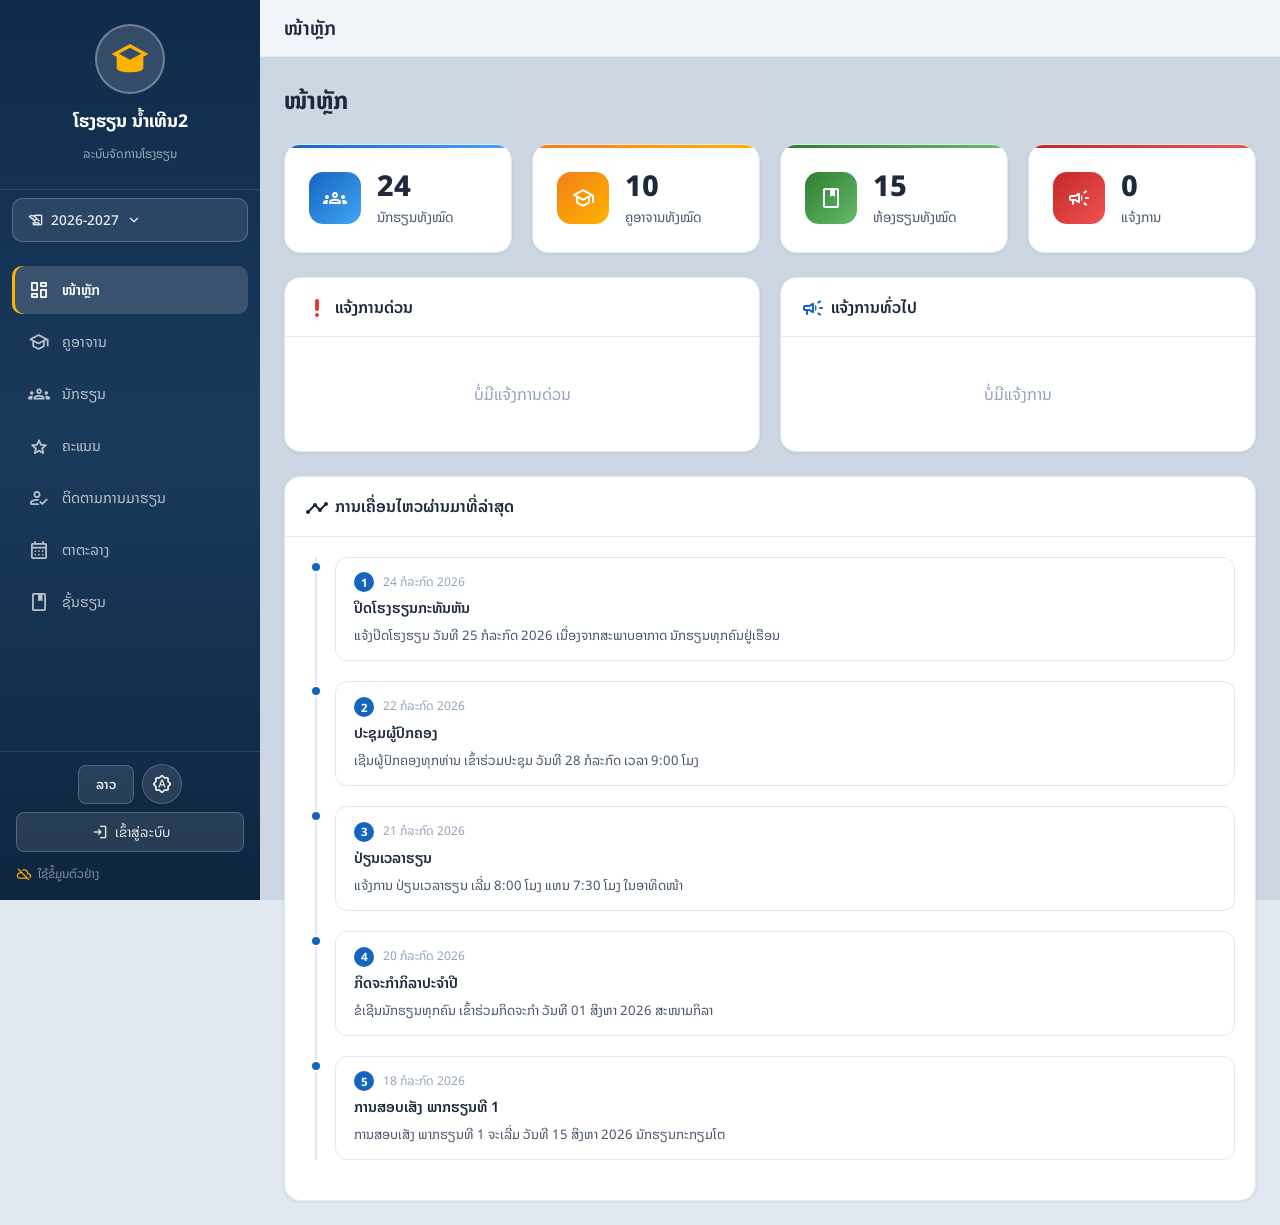
==== index.html @ d9b37b79 "Add files via upload" ====
<!DOCTYPE html>
<html lang="lo">
<head>
  <meta charset="utf-8">
  <meta name="viewport" content="width=device-width, initial-scale=1.0">
  <title>ໂຮງຮຽນ ນ້ຳເທີນ2 - ລະບົບຈັດການໂຮງຮຽນ</title>
  <meta name="description" content="ລະບົບຈັດການໂຮງຮຽນ ນ້ຳເທີນ2 - ຂໍ້ມູນຄູ, ນັກຮຽນ, ຕາຕະລາງ, ຄະແນນ">
  <link href="https://fonts.googleapis.com/css2?family=Noto+Sans+Lao:wght@300;400;500;600;700&family=Inter:wght@400;500;600;700&display=swap" rel="stylesheet">
  <link rel="stylesheet" href="https://fonts.googleapis.com/css2?family=Material+Symbols+Rounded:opsz,wght,FILL,GRAD@24,400,0,0" />
  <link rel="stylesheet" href="css/style.css">
</head>
<body class="theme-auto">
  <div class="app-container">

    <!-- ============ SIDEBAR ============ -->
<aside class="sidebar" id="sidebar">
      <div class="sidebar-header">
        <div class="school-logo" id="school-logo">
          <svg viewBox="0 0 24 24" xmlns="http://www.w3.org/2000/svg">
            <path d="M12 3L1 9L4 10.63V17.5C4 18.88 7.58 20 12 20C16.42 20 20 18.88 20 17.5V10.63L23 9L12 3M12 5.18L18.66 8.84L12 12.5L5.34 8.84L12 5.18Z"/>
          </svg>
        </div>
        <h1 class="school-name" id="schoolName">ໂຮງຮຽນ ນ້ຳເທີນ2</h1>
        <span class="school-subtitle" id="schoolSubtitle">ລະບົບຈັດການໂຮງຮຽນ</span>
      </div>

      <!-- YEAR DROPDOWN -->
      <div class="year-dropdown sidebar-year" id="yearDropdown">
        <button class="year-dropdown-btn" id="yearDropdownBtn">
          <span class="material-symbols-rounded">history_edu</span>
          <span id="yearDropdownLabel">ສົກຮຽນ</span>
          <span class="material-symbols-rounded year-chevron" id="yearChevron">expand_more</span>
        </button>
        <div class="year-dropdown-menu" id="yearDropdownMenu">
          <!-- populated by JS -->
        </div>
      </div>

      <nav class="sidebar-nav">
        <a class="nav-item active" data-page="dashboard">
          <span class="material-symbols-rounded">dashboard</span><span data-i18n="nav.dashboard">ໜ້າຫຼັກ</span>
        </a>
        <a class="nav-item" data-page="teachers">
          <span class="material-symbols-rounded">school</span><span data-i18n="nav.teachers">ຄູອາຈານ</span>
        </a>
        <a class="nav-item" data-page="students">
          <span class="material-symbols-rounded">groups</span><span data-i18n="nav.students">ນັກຮຽນ</span>
        </a>
        <a class="nav-item" data-page="scores">
          <span class="material-symbols-rounded">grade</span><span data-i18n="nav.scores">ຄະແນນ</span>
        </a>
        <a class="nav-item" data-page="attendance">
          <span class="material-symbols-rounded">how_to_reg</span><span data-i18n="nav.attendance">ຕິດຕາມການມາຮຽນ</span>
        </a>
        <a class="nav-item" data-page="schedule">
          <span class="material-symbols-rounded">calendar_month</span><span data-i18n="nav.schedule">ຕາຕະລາງ</span>
        </a>
        <a class="nav-item" data-page="classes">
          <span class="material-symbols-rounded">class</span><span data-i18n="nav.classes">ຊັ້ນຮຽນ</span>
        </a>
      </nav>

      <div class="sidebar-footer">
        <div class="sidebar-footer-actions">
          <button class="lang-toggle-btn" id="langToggleBtn" title="ປ່ຽນພາສາ" data-i18n-title="header.lang">
            <span id="langLabel">ລາວ</span>
          </button>
          <button class="theme-cycle-btn" id="themeToggleBtn" title="ສະຫຼັບໂໝດສີ" data-i18n-title="header.theme">
            <span class="material-symbols-rounded" id="themeIcon">brightness_auto</span>
          </button>
        </div>
        <button class="login-btn" id="loginBtn">
          <span class="material-symbols-rounded">login</span><span data-i18n="login.login">ເຂົ້າສູ່ລະບົບ</span>
        </button>
        <div class="sync-status" id="syncStatus">
          <span class="material-symbols-rounded sync-icon" id="syncIcon">cloud_sync</span>
          <span id="lastUpdateTime" data-i18n="sync.loading">ກຳລັງໂຫຼດ...</span>
        </div>
      </div>
    </aside>

    <!-- ============ MAIN WRAPPER ============ -->
    <div class="main-wrapper">

      <!-- TOP HEADER -->
      <header class="top-header">
        <div class="header-left">
          <button class="menu-toggle" id="menuToggle">
            <span class="material-symbols-rounded">menu</span>
          </button>
          <h2 class="header-title" id="headerTitle">ໜ້າຫຼັກ</h2>
        </div>
        <div class="header-right"></div>
      </header>

      <!-- MAIN CONTENT -->
      <main class="main-content" id="mainContent">
        <!-- Pages render here dynamically -->
        <div class="loading-screen">
          <div class="loading-spinner"></div>
          <p data-i18n="loading">ກຳລັງໂຫຼດຂໍ້ມູນ...</p>
        </div>
      </main>
    </div>
  </div>

  <!-- SIDEBAR OVERLAY (mobile) -->
  <div class="sidebar-overlay" id="sidebarOverlay"></div>

  <!-- ============ LOGIN MODAL ============ -->
  <div class="modal-overlay" id="loginModal">
    <div class="modal">
      <div class="modal-header">
        <h3 class="modal-title">
          <span class="material-symbols-rounded">lock</span> <span data-i18n="login.login">ເຂົ້າສູ່ລະບົບ</span>
        </h3>
        <button class="modal-close" id="loginModalClose" data-i18n-title="login.cancel">&times;</button>
      </div>
      <div class="modal-body">
        <div class="form-group">
          <label class="form-label" data-i18n="login.username">ຊື່ຜູ້ໃຊ້</label>
          <input class="form-input" type="text" id="loginUsername" placeholder="ໃສ່ຊື່ຜູ້ໃຊ້" autocomplete="username" data-i18n-placeholder="login.userPh">
        </div>
        <div class="form-group">
          <label class="form-label" data-i18n="login.password">ລະຫັດຜ່ານ</label>
          <input class="form-input" type="password" id="loginPassword" placeholder="ໃສ່ລະຫັດຜ່ານ" autocomplete="current-password" data-i18n-placeholder="login.passPh">
        </div>
        <div id="loginError" class="login-error hidden"></div>
      </div>
      <div class="modal-footer">
        <button class="btn btn-secondary" id="loginModalClose2" data-i18n="login.cancel">ຍົກເລີກ</button>
        <button class="btn btn-primary" id="loginSubmit">
          <span class="material-symbols-rounded">login</span> <span data-i18n="login.login">ເຂົ້າສູ່ລະບົບ</span>
        </button>
      </div>
    </div>
  </div>

  <!-- TOAST CONTAINER -->
  <div class="toast-container" id="toastContainer"></div>

  <!-- SCRIPTS -->
  <script src="js/lang.js"></script>
  <script src="js/data.js"></script>
  <script src="js/auth.js"></script>
  <script src="js/app.js"></script>
</body>
</html>
---- css/style.css ----
*, *::before, *::after { box-sizing: border-box; margin:0; padding:0; }
body {
  font-family: 'Noto Sans Lao', 'Inter', sans-serif;
  background-color: var(--bg-primary);
  background-image: linear-gradient(rgba(203, 213, 225, 0.92), rgba(203, 213, 225, 0.92)), url('https://img1.pic.in.th/images/1788364220871.jpg');
  background-size: cover;
  background-position: center;
  background-attachment: fixed;
  background-repeat: no-repeat;
  color: var(--text-primary);
  transition: background 0.3s, color 0.3s;
}
.hidden { display: none !important; }

/* THEME VARIABLES */
body, body.theme-light, body.theme-auto {
  --bg-primary: #E2E8F0;
  --bg-secondary: #F8FAFC;
  --bg-card: #FFFFFF;
  --bg-sidebar: linear-gradient(180deg, #0F2B4C 0%, #1A3A5C 50%, #0D253F 100%);
  --bg-header: #F1F5F9;
  --text-primary: #1E293B;
  --text-secondary: #475569;
  --text-muted: #94A3B8;
  --text-sidebar: #E2E8F0;
  --accent-primary: #1565C0;
  --accent-secondary: #FFB300;
  --accent-success: #43A047;
  --accent-danger: #E53935;
  --accent-info: #0288D1;
  --border-color: #E2E8F0;
  --shadow-sm: 0 1px 3px rgba(0,0,0,0.08);
  --shadow-md: 0 4px 12px rgba(0,0,0,0.1);
  --shadow-lg: 0 8px 24px rgba(0,0,0,0.12);
  --glass-bg: rgba(255,255,255,0.7);
  --glass-border: rgba(255,255,255,0.3);
  --glass-blur: 12px;
}

@media (prefers-color-scheme: dark) {
  body.theme-auto {
    --bg-primary: #0F172A;
    --bg-secondary: #1E293B;
    --bg-card: #1E293B;
    --bg-sidebar: linear-gradient(180deg, #0A1628 0%, #111D32 50%, #0A1628 100%);
    --bg-header: #1E293B;
    --text-primary: #F1F5F9;
    --text-secondary: #CBD5E1;
    --text-muted: #64748B;
    --text-sidebar: #E2E8F0;
    --accent-primary: #42A5F5;
    --accent-secondary: #FFD54F;
    --accent-success: #66BB6A;
    --accent-danger: #EF5350;
    --accent-info: #29B6F6;
    --border-color: #334155;
    --shadow-sm: 0 1px 3px rgba(0,0,0,0.3);
    --shadow-md: 0 4px 12px rgba(0,0,0,0.4);
    --shadow-lg: 0 8px 24px rgba(0,0,0,0.5);
    --glass-bg: rgba(30,41,59,0.7);
    --glass-border: rgba(51,65,85,0.5);
  }
}

body.theme-dark {
  background-image: linear-gradient(rgba(15, 23, 42, 0.90), rgba(15, 23, 42, 0.90)), url('https://img1.pic.in.th/images/1788364220871.jpg');
  --bg-primary: #0F172A;
  --bg-secondary: #1E293B;
  --bg-card: #1E293B;
  --bg-sidebar: linear-gradient(180deg, #0A1628 0%, #111D32 50%, #0A1628 100%);
  --bg-header: #1E293B;
  --text-primary: #F1F5F9;
  --text-secondary: #CBD5E1;
  --text-muted: #64748B;
  --text-sidebar: #E2E8F0;
  --accent-primary: #42A5F5;
  --accent-secondary: #FFD54F;
  --accent-success: #66BB6A;
  --accent-danger: #EF5350;
  --accent-info: #29B6F6;
  --border-color: #334155;
  --shadow-sm: 0 1px 3px rgba(0,0,0,0.3);
  --shadow-md: 0 4px 12px rgba(0,0,0,0.4);
  --shadow-lg: 0 8px 24px rgba(0,0,0,0.5);
  --glass-bg: rgba(30,41,59,0.7);
  --glass-border: rgba(51,65,85,0.5);
}

@media (prefers-color-scheme: dark) {
  body.theme-auto {
    background-image: linear-gradient(rgba(15, 23, 42, 0.90), rgba(15, 23, 42, 0.90)), url('https://img1.pic.in.th/images/1788364220871.jpg');
  }
}

/* LAYOUT */
.app-container { display: flex; min-height: 100vh; }
.sidebar { width: 260px; background: var(--bg-sidebar); color: var(--text-sidebar); position: fixed; top:0; left:0; height:100vh; z-index:1000; display:flex; flex-direction:column; transition: transform 0.3s; overflow-y: auto; }
.sidebar-header { padding: 24px 20px; text-align:center; border-bottom: 1px solid rgba(255,255,255,0.1); }
.school-logo { width:70px; height:70px; margin: 0 auto 12px; background: rgba(255,255,255,0.15); border-radius: 50%; display:flex; align-items:center; justify-content:center; border: 2px solid rgba(255,255,255,0.3); overflow:hidden; }
.school-logo svg { width: 40px; height: 40px; fill: #FFB300; }
.school-logo img { width: 100%; height: 100%; border-radius: 50%; object-fit: cover; }
.school-name { font-size: 1.1rem; font-weight: 700; color: #fff; margin-bottom: 4px; }
.school-subtitle { font-size: 0.75rem; color: rgba(255,255,255,0.6); }
.sidebar-nav { padding: 16px 12px; flex:1; }

.sidebar-footer { padding: 12px 16px; border-top: 1px solid rgba(255,255,255,0.1); display:flex; flex-direction:column; gap:8px; }
.sidebar-footer-actions { display:flex; align-items:center; justify-content:center; gap:8px; }
.sidebar-footer-actions .lang-toggle-btn, .sidebar-footer-actions .theme-cycle-btn { background: rgba(255,255,255,0.1); border-color: rgba(255,255,255,0.2); color: rgba(255,255,255,0.9); }
.sidebar-footer-actions .lang-toggle-btn:hover, .sidebar-footer-actions .theme-cycle-btn:hover { background: rgba(255,255,255,0.2); color:#fff; }

.sync-status { display:flex; align-items:center; gap:6px; font-size:0.75rem; color:rgba(255,255,255,0.5); padding:4px 0; }
.sync-icon { font-size:16px; }

.sidebar-year { padding: 8px 12px; }
.sidebar-year .year-dropdown-btn { width:100%; background: rgba(255,255,255,0.1); border-color: rgba(255,255,255,0.2); color: rgba(255,255,255,0.9); border-radius: 10px; padding: 10px 14px; }
.sidebar-year .year-dropdown-btn:hover, .sidebar-year .year-dropdown-btn.open { background: rgba(255,255,255,0.2); color:#fff; }
.sidebar-year .year-dropdown-menu { background: var(--bg-sidebar); border-color: rgba(255,255,255,0.2); }
.sidebar-year .year-dropdown-item { color: rgba(255,255,255,0.7); }
.sidebar-year .year-dropdown-item:hover, .sidebar-year .year-dropdown-item.active { color: #fff; background: rgba(255,255,255,0.15); }

.sidebar-footer .login-btn { width:100%; justify-content:center; background: rgba(255,255,255,0.1); border-color: rgba(255,255,255,0.2); color: rgba(255,255,255,0.9); }
.sidebar-footer .login-btn:hover { background: rgba(255,255,255,0.2); color:#fff; border-color: rgba(255,255,255,0.3); }
.sidebar-footer .login-btn.logged-in { background: var(--accent-primary); color: #fff; border-color: var(--accent-primary); }
.nav-item { display:flex; align-items:center; gap:12px; padding: 12px 16px; border-radius: 10px; color: rgba(255,255,255,0.7); text-decoration:none; cursor:pointer; transition: all 0.2s; margin-bottom: 4px; font-size: 0.9rem; }
.nav-item:hover { background: rgba(255,255,255,0.1); color: #fff; }
.nav-item.active { background: rgba(255,255,255,0.15); color: #fff; font-weight: 600; box-shadow: inset 3px 0 0 var(--accent-secondary); }
.nav-item .material-symbols-rounded { font-size: 22px; }

.main-wrapper { margin-left: 260px; flex:1; display:flex; flex-direction:column; min-height:100vh; }
.top-header { padding: 12px 24px; background: var(--bg-header); border-bottom: 1px solid var(--border-color); display:flex; align-items:center; justify-content:space-between; position:sticky; top:0; z-index:100; backdrop-filter:blur(10px); }
.header-left { display:flex; align-items:center; gap:12px; }
.header-title { font-size: 1.2rem; font-weight: 600; }
.header-right { display:flex; align-items:center; gap:12px; }
.menu-toggle { display:none; background:none; border:none; cursor:pointer; color: var(--text-primary); font-size:24px; padding:4px; }
.main-content { flex:1; padding: 24px; overflow-y: auto; }
.sidebar-overlay { display:none; position:fixed; top:0; left:0; right:0; bottom:0; background:rgba(0,0,0,0.5); z-index:999; }

/* LANGUAGE TOGGLE BUTTON (icon + short label) */
.lang-toggle-btn {
  display: flex;
  align-items: center;
  gap: 6px;
  padding: 8px 12px;
  border-radius: 8px;
  border: 1.5px solid var(--border-color);
  background: var(--bg-card);
  color: var(--accent-primary);
  cursor: pointer;
  font-family: inherit;
  font-size: 0.8rem;
  font-weight: 600;
  transition: background 0.2s, border-color 0.2s, color 0.2s, box-shadow 0.2s, transform 0.15s;
  box-shadow: var(--shadow-sm);
}
.lang-toggle-btn:hover {
  background: var(--accent-primary);
  color: #fff;
  border-color: var(--accent-primary);
  box-shadow: 0 4px 14px rgba(21,101,192,0.3);
  transform: scale(1.05);
}
.lang-toggle-btn .material-symbols-rounded { font-size: 18px; }
#langLabel {
  font-family: 'Noto Sans Lao','Inter',sans-serif;
  letter-spacing: 0.02em;
  min-width: 30px;
  text-align: center;
}

/* THEME CYCLE BUTTON (single button, cycles modes) */
.theme-cycle-btn {
  display: flex;
  align-items: center;
  justify-content: center;
  width: 40px;
  height: 40px;
  border-radius: 50%;
  border: 1.5px solid var(--border-color);
  background: var(--bg-card);
  color: var(--accent-primary);
  cursor: pointer;
  transition: background 0.2s, border-color 0.2s, box-shadow 0.2s, transform 0.15s;
  box-shadow: var(--shadow-sm);
}
.theme-cycle-btn:hover {
  background: var(--accent-primary);
  color: #fff;
  border-color: var(--accent-primary);
  box-shadow: 0 4px 14px rgba(21,101,192,0.3);
  transform: scale(1.08);
}
.theme-cycle-btn .material-symbols-rounded { font-size: 22px; }

/* Spin animation triggered by JS on each theme switch */
@keyframes themeSpin {
  from { transform: rotate(0deg) scale(1.2); }
  to   { transform: rotate(360deg) scale(1); }
}
.theme-spin { animation: themeSpin 0.4s cubic-bezier(0.4, 0, 0.2, 1) forwards; }

/* LOGIN BTN */
.login-btn { display:flex; align-items:center; justify-content:center; gap:6px; padding: 8px 16px; border-radius: 8px; border: 1px solid var(--border-color); background: var(--bg-card); color: var(--text-primary); cursor:pointer; font-family:inherit; font-size:0.85rem; transition: all 0.2s; }
.login-btn:hover { border-color: var(--accent-primary); color: var(--accent-primary); }
.login-btn .material-symbols-rounded { font-size: 18px; }
.login-btn.logged-in { background: var(--accent-primary); color: #fff; border-color: var(--accent-primary); }

/* YEAR DROPDOWN */
.year-dropdown {
  position: relative;
}
.year-dropdown-btn {
  display: flex;
  align-items: center;
  gap: 6px;
  padding: 8px 14px;
  border-radius: 8px;
  border: 1px solid var(--border-color);
  background: var(--bg-card);
  color: var(--text-primary);
  cursor: pointer;
  font-family: inherit;
  font-size: 0.85rem;
  font-weight: 500;
  transition: all 0.2s;
  white-space: nowrap;
}
.year-dropdown-btn:hover,
.year-dropdown-btn.open {
  border-color: var(--accent-primary);
  color: var(--accent-primary);
  background: var(--bg-primary);
}
.year-dropdown-btn .material-symbols-rounded { font-size: 18px; }
.year-chevron {
  font-size: 18px !important;
  transition: transform 0.25s ease;
}
.year-chevron.rotated { transform: rotate(180deg); }

.year-dropdown-menu {
  position: absolute;
  top: calc(100% + 8px);
  right: 0;
  min-width: 160px;
  background: var(--bg-card);
  border: 1px solid var(--border-color);
  border-radius: 12px;
  box-shadow: var(--shadow-lg);
  overflow: hidden;
  z-index: 500;
  opacity: 0;
  transform: translateY(-6px) scale(0.97);
  pointer-events: none;
  transition: opacity 0.2s ease, transform 0.2s ease;
}
.year-dropdown-menu.open {
  opacity: 1;
  transform: translateY(0) scale(1);
  pointer-events: all;
}
.year-dropdown-item {
  display: block;
  width: 100%;
  padding: 12px 20px;
  text-align: center;
  font-size: 1rem;
  font-weight: 600;
  font-family: 'Inter', sans-serif;
  color: var(--text-primary);
  background: none;
  border: none;
  border-bottom: 1px solid var(--border-color);
  cursor: pointer;
  transition: background 0.15s, color 0.15s;
  letter-spacing: 0.5px;
}
.year-dropdown-item:last-child { border-bottom: none; }
.year-dropdown-item:hover {
  background: var(--accent-primary);
  color: #fff;
}
.year-dropdown-item.active {
  background: var(--bg-primary);
  color: var(--accent-primary);
  position: relative;
}
.year-dropdown-item.active::before {
  content: '●';
  position: absolute;
  left: 10px;
  font-size: 8px;
  top: 50%;
  transform: translateY(-50%);
  color: var(--accent-success);
}

/* PAGE CONTAINER */
.page-container { max-width: 1400px; margin: 0 auto; animation: fadeIn 0.4s ease; }
.page-header { display:flex; justify-content:space-between; align-items:center; margin-bottom: 24px; flex-wrap:wrap; gap:12px; }
.page-title { font-size: 1.5rem; font-weight: 700; }
.page-actions { display:flex; gap:8px; }

/* STATS GRID */
.stats-grid { display: grid; grid-template-columns: repeat(4, 1fr); gap: 20px; margin-bottom: 24px; }
.stat-card { background: var(--bg-card); border-radius: 16px; padding: 24px; display:flex; align-items:center; gap:16px; box-shadow: var(--shadow-sm); border: 1px solid var(--border-color); transition: transform 0.2s, box-shadow 0.2s; position:relative; overflow:hidden; }
.stat-card::before { content:''; position:absolute; top:0; left:0; right:0; height:3px; }
.stat-card.blue::before { background: linear-gradient(90deg, #1565C0, #42A5F5); }
.stat-card.gold::before { background: linear-gradient(90deg, #F57F17, #FFB300); }
.stat-card.green::before { background: linear-gradient(90deg, #2E7D32, #66BB6A); }
.stat-card.red::before { background: linear-gradient(90deg, #C62828, #EF5350); }
.stat-card:hover { transform: translateY(-2px); box-shadow: var(--shadow-md); }
.stat-icon { width: 52px; height: 52px; border-radius: 14px; display:flex; align-items:center; justify-content:center; font-size: 26px; color:#fff; flex-shrink:0; }
.stat-icon.blue { background: linear-gradient(135deg, #1565C0, #42A5F5); }
.stat-icon.gold { background: linear-gradient(135deg, #F57F17, #FFB300); }
.stat-icon.green { background: linear-gradient(135deg, #2E7D32, #66BB6A); }
.stat-icon.red { background: linear-gradient(135deg, #C62828, #EF5350); }
.stat-value { font-size: 1.8rem; font-weight: 800; line-height:1.2; }
.stat-label { font-size: 0.85rem; color: var(--text-secondary); margin-top: 2px; }

/* CARDS */
.card { background: var(--bg-card); border-radius: 16px; border: 1px solid var(--border-color); box-shadow: var(--shadow-sm); overflow:hidden; transition: transform 0.2s; }
.card:hover { transform: translateY(-1px); }
.card-header { padding: 16px 20px; border-bottom: 1px solid var(--border-color); display:flex; justify-content:space-between; align-items:center; font-weight:600; font-size: 1rem; }
.card-body { padding: 20px; }
.card-footer { padding: 12px 20px; border-top: 1px solid var(--border-color); }
.glass-card { background: var(--glass-bg); backdrop-filter: blur(var(--glass-blur)); border: 1px solid var(--glass-border); border-radius: 16px; padding: 20px; }

/* DATA GRID & PERSON CARDS */
.data-grid { display: grid; grid-template-columns: repeat(auto-fill, minmax(300px, 1fr)); gap: 16px; }
.person-card { background: var(--bg-card); border-radius: 14px; padding: 20px; border: 1px solid var(--border-color); box-shadow: var(--shadow-sm); display:flex; align-items:flex-start; gap: 16px; transition: all 0.2s; }
.person-card:hover { transform: translateY(-2px); box-shadow: var(--shadow-md); border-color: var(--accent-primary); }
.person-avatar { width: 56px; height: 56px; border-radius: 50%; display:flex; align-items:center; justify-content:center; font-size: 1.2rem; font-weight:700; color:#fff; flex-shrink:0; background: linear-gradient(135deg, #1565C0, #42A5F5); cursor: pointer; transition: transform 0.2s, box-shadow 0.2s; position: relative; }
.person-avatar:hover { transform: scale(1.08); box-shadow: 0 4px 12px rgba(21, 101, 192, 0.35); }
.person-avatar.female { background: linear-gradient(135deg, #AD1457, #EC407A); }
.person-info { flex:1; min-width:0; }
.person-name { font-weight: 600; font-size: 1rem; margin-bottom: 2px; }
.person-name-en { font-size: 0.8rem; color: var(--text-muted); margin-bottom: 8px; font-family: 'Inter', sans-serif; }
.person-detail { display:flex; align-items:center; gap:6px; font-size: 0.85rem; color: var(--text-secondary); margin-bottom: 4px; }
.person-detail .material-symbols-rounded { font-size: 16px; color: var(--accent-primary); }
.person-actions { display:flex; gap:6px; margin-top: 8px; }

/* TABLES */
.table-wrapper { overflow-x: auto; border-radius: 12px; border: 1px solid var(--border-color); }
.data-table { width:100%; border-collapse: collapse; }
.data-table th { background: var(--accent-primary); color:#fff; padding: 12px 16px; text-align:left; font-weight:600; font-size:0.85rem; white-space:nowrap; }
.data-table td { padding: 12px 16px; border-bottom: 1px solid var(--border-color); font-size: 0.9rem; }
.data-table tbody tr { transition: background 0.2s; }
.data-table tbody tr:hover { background: var(--bg-primary); }
.data-table tbody tr:last-child td { border-bottom: none; }

/* BUTTONS */
.btn { display:inline-flex; align-items:center; gap:6px; padding: 10px 20px; border-radius: 10px; border:none; cursor:pointer; font-family:inherit; font-size:0.9rem; font-weight:500; transition: all 0.2s; }
.btn-primary { background: var(--accent-primary); color:#fff; } .btn-primary:hover { filter: brightness(1.1); transform: translateY(-1px); }
.btn-secondary { background: transparent; color: var(--accent-primary); border: 1px solid var(--accent-primary); } .btn-secondary:hover { background: var(--accent-primary); color:#fff; }
.btn-warning { background: var(--accent-secondary); color:#000; } .btn-warning:hover { filter: brightness(1.1); }
.btn-danger { background: var(--accent-danger); color:#fff; } .btn-danger:hover { filter: brightness(1.1); }
.btn-success { background: var(--accent-success); color:#fff; } .btn-success:hover { filter: brightness(1.1); }
.btn-sm { padding: 6px 12px; font-size: 0.8rem; border-radius: 8px; }
.btn-icon { padding: 8px; border-radius: 8px; background: var(--bg-primary); color: var(--text-secondary); border: 1px solid var(--border-color); }
.btn-icon:hover { color: var(--accent-primary); border-color: var(--accent-primary); }

/* FORMS */
.form-group { margin-bottom: 16px; }
.form-label { display:block; margin-bottom:6px; font-weight:500; font-size:0.85rem; color: var(--text-secondary); }
.form-input, .form-select, .form-textarea { width:100%; padding: 10px 14px; border: 1px solid var(--border-color); border-radius: 10px; font-family:inherit; font-size:0.9rem; background: var(--bg-primary); color: var(--text-primary); transition: border-color 0.2s; }
.form-input:focus, .form-select:focus, .form-textarea:focus { outline:none; border-color: var(--accent-primary); box-shadow: 0 0 0 3px rgba(21,101,192,0.15); }
.form-textarea { min-height: 100px; resize: vertical; }

/* MODAL */
.modal-overlay { position:fixed; top:0; left:0; right:0; bottom:0; background: rgba(0,0,0,0.5); backdrop-filter: blur(4px); display:none; align-items:center; justify-content:center; z-index:2000; }
.modal-overlay.active { display:flex; }
.modal { background: var(--bg-card); border-radius: 20px; width: 90%; max-width: 480px; box-shadow: var(--shadow-lg); animation: slideUp 0.3s ease; }
.modal-header { padding: 20px 24px; border-bottom: 1px solid var(--border-color); display:flex; justify-content:space-between; align-items:center; }
.modal-title { font-size: 1.1rem; font-weight: 700; }
.modal-close { background:none; border:none; font-size: 1.5rem; cursor:pointer; color: var(--text-muted); padding:4px; line-height:1; } .modal-close:hover { color: var(--text-primary); }
.modal-body { padding: 24px; }
.modal-footer { padding: 16px 24px; border-top: 1px solid var(--border-color); display:flex; justify-content:flex-end; gap:8px; }

/* SEARCH & FILTER */
.search-filter-bar { display:flex; gap:12px; margin-bottom: 20px; flex-wrap:wrap; align-items:center; }
.search-box { position:relative; flex:1; min-width:200px; }
.search-box input { width:100%; padding: 10px 14px 10px 40px; border: 1px solid var(--border-color); border-radius: 10px; font-family:inherit; font-size:0.9rem; background: var(--bg-card); color: var(--text-primary); }
.search-box input:focus { outline:none; border-color: var(--accent-primary); }
.search-box .material-symbols-rounded { position:absolute; left:12px; top:50%; transform:translateY(-50%); font-size:20px; color: var(--text-muted); }
.filter-chips { display:flex; gap:6px; flex-wrap:wrap; }
.chip { padding: 6px 14px; border-radius: 20px; border: 1px solid var(--border-color); background: var(--bg-card); color: var(--text-secondary); cursor:pointer; font-size:0.8rem; font-family:inherit; transition: all 0.2s; }
.chip:hover { border-color: var(--accent-primary); }
.chip.active { background: var(--accent-primary); color:#fff; border-color: var(--accent-primary); }

/* TABS */
.tabs-header { display:flex; gap:4px; margin-bottom:20px; background: var(--bg-primary); border-radius:12px; padding:4px; border: 1px solid var(--border-color); }
.tab-btn { padding: 10px 20px; border-radius:10px; border:none; background:transparent; cursor:pointer; font-family:inherit; font-size:0.9rem; color: var(--text-secondary); transition: all 0.2s; flex:1; }
.tab-btn.active { background: var(--accent-primary); color:#fff; font-weight:600; }
.tab-panel { display:none; }
.tab-panel.active { display:block; animation: fadeIn 0.3s; }

/* ANNOUNCEMENTS */
.announcements-section { display: grid; grid-template-columns: 1fr 1fr; gap: 20px; margin-bottom: 24px; }
.announcement-item { padding: 16px; border-radius: 12px; margin-bottom: 12px; border-left: 4px solid; background: var(--bg-card); border: 1px solid var(--border-color); border-left: 4px solid; transition: transform 0.2s; }
.announcement-item:hover { transform: translateX(4px); }
.announcement-item.urgent { border-left-color: var(--accent-danger); }
.announcement-item.normal { border-left-color: var(--accent-primary); }
.announcement-badge { display:inline-block; padding: 2px 8px; border-radius:6px; font-size:0.7rem; font-weight:600; margin-bottom:6px; }
.announcement-item.urgent .announcement-badge { background: rgba(229,57,53,0.1); color: var(--accent-danger); }
.announcement-item.normal .announcement-badge { background: rgba(21,101,192,0.1); color: var(--accent-primary); }
.announcement-title { font-weight: 600; margin-bottom: 4px; font-size: 0.95rem; }
.announcement-date { font-size: 0.75rem; color: var(--text-muted); margin-bottom:6px; }
.announcement-content { font-size: 0.85rem; color: var(--text-secondary); }

/* TIMELINE */
.timeline { position:relative; padding-left: 30px; }
.timeline::before { content:''; position:absolute; left:10px; top:0; bottom:0; width:2px; background: var(--border-color); }
.timeline-item { position:relative; margin-bottom: 20px; }
.timeline-dot { width:12px; height:12px; border-radius:50%; background: var(--accent-primary); position:absolute; left:-25px; top:4px; border: 2px solid var(--bg-card); }
.timeline-content { background: var(--bg-card); padding: 14px 18px; border-radius: 12px; border: 1px solid var(--border-color); }
.timeline-date { font-size: 0.75rem; color: var(--text-muted); }
.timeline-num { display:inline-flex; align-items:center; justify-content:center; min-width:20px; height:20px; padding:0 5px; border-radius:10px; background: var(--accent-primary); color:#fff; font-size:0.72rem; font-weight:700; margin-right:6px; vertical-align:middle; }
.timeline-title { font-weight: 600; font-size: 0.9rem; margin-top: 4px; }

/* CLASS LEVELS */
.level-section { margin-bottom: 32px; }
.level-header { font-size: 1.1rem; font-weight: 700; margin-bottom: 16px; padding-bottom: 8px; border-bottom: 2px solid var(--accent-primary); display:flex; align-items:center; gap:8px; }
.level-header .material-symbols-rounded { color: var(--accent-secondary); }
.level-grid { display: grid; grid-template-columns: repeat(auto-fill, minmax(160px, 1fr)); gap: 14px; }
.class-card { background: var(--bg-card); border-radius: 14px; padding: 20px; text-align:center; border: 1px solid var(--border-color); cursor:pointer; transition: all 0.25s; box-shadow: var(--shadow-sm); }
.class-card:hover { transform: translateY(-4px); box-shadow: var(--shadow-md); border-color: var(--accent-primary); }
.class-icon { width:48px; height:48px; border-radius:12px; margin:0 auto 12px; display:flex; align-items:center; justify-content:center; font-size:22px; color:#fff; }
.class-icon.kindergarten { background: linear-gradient(135deg, #FF6F00, #FFB300); }
.class-icon.primary { background: linear-gradient(135deg, #1565C0, #42A5F5); }
.class-icon.secondary { background: linear-gradient(135deg, #6A1B9A, #AB47BC); }
.class-name { font-weight: 700; font-size: 1.1rem; margin-bottom:4px; }
.class-count { font-size: 0.8rem; color: var(--text-muted); }

/* SCORES */
.scores-section { margin-bottom: 28px; }
.scores-section-title { font-size: 1rem; font-weight: 600; margin-bottom: 14px; display:flex; align-items:center; gap:8px; }
.scores-grid { display: grid; grid-template-columns: repeat(auto-fill, minmax(200px, 1fr)); gap: 12px; }
.score-btn { background: var(--bg-card); border: 1px solid var(--border-color); border-radius: 12px; padding: 20px 16px; text-align:center; cursor:pointer; transition: all 0.25s; text-decoration:none; color: var(--text-primary); display:block; font-family:inherit; overflow-wrap:break-word; }
.score-btn:hover { transform: translateY(-3px); box-shadow: var(--shadow-md); border-color: var(--accent-primary); background: var(--accent-primary); color:#fff; }
.score-btn .class-label { font-weight: 700; font-size: 1.2rem; display:block; margin-bottom:4px; }
.score-btn .view-label { font-size: 0.75rem; color: var(--text-muted); }
.score-btn:hover .view-label { color: rgba(255,255,255,0.8); }
.grading-rules { background: var(--bg-card); border-radius: 16px; padding: 24px; border: 1px solid var(--border-color); margin-top: 24px; }
.grading-rules h3 { margin-bottom: 16px; display:flex; align-items:center; gap:8px; }
.grading-rules table { width:100%; border-collapse:collapse; }
.grading-rules table th, .grading-rules table td { padding:10px; border: 1px solid var(--border-color); text-align:center; }
.grading-rules table th { background: var(--accent-primary); color:#fff; }

/* SCHEDULE */
.schedule-table { width:100%; border-collapse: collapse; border-radius: 12px; overflow:hidden; }
.schedule-table th { background: var(--accent-primary); color:#fff; padding: 12px; text-align:center; font-size:0.85rem; }
.schedule-table td { padding: 10px 8px; border: 1px solid var(--border-color); text-align:center; font-size:0.85rem; background: var(--bg-card); }
.schedule-table .time-col { font-weight:600; background: var(--bg-primary); white-space:nowrap; min-width:100px; }
.schedule-table .break-row td { background: var(--accent-secondary); color:#000; font-weight:600; font-style:italic; opacity: 0.8; }

/* LOGIN ERROR */
.login-error { color: var(--accent-danger); font-size: 0.85rem; padding: 8px 12px; background: rgba(229,57,53,0.1); border-radius: 8px; margin-top: 8px; }

/* ADMIN */
.admin-only { display:none !important; }
body.admin-mode .admin-only { display:inline-flex !important; }
.edit-btn, .delete-btn { padding:4px 8px; border-radius:6px; border:none; cursor:pointer; font-size:0.75rem; font-family:'Noto Sans Lao','Inter',sans-serif; transition: all 0.2s; }
.edit-btn { background: rgba(21,101,192,0.1); color: var(--accent-primary); }
.delete-btn { background: rgba(229,57,53,0.1); color: var(--accent-danger); }

/* TOAST */
.toast-container { position:fixed; bottom:24px; right:24px; z-index:3000; display:flex; flex-direction:column; gap:8px; }
.toast { padding: 14px 20px; border-radius: 12px; color:#fff; font-size:0.9rem; animation: slideUp 0.3s; box-shadow: var(--shadow-md); display:flex; align-items:center; gap:8px; min-width:250px; }
.toast.success { background: #43A047; }
.toast.error { background: #E53935; }
.toast.info { background: #1565C0; }

/* ANIMATIONS */
@keyframes fadeIn { from { opacity: 0; } to { opacity: 1; } }
@keyframes slideUp { from { opacity: 0; transform: translateY(20px); } to { opacity: 1; transform: translateY(0); } }
@keyframes countUp { from { opacity: 0; transform: translateY(10px); } to { opacity: 1; transform: translateY(0); } }
.fade-in { animation: fadeIn 0.4s ease; }
.slide-up { animation: slideUp 0.4s ease; }

/* UTILITY */
.text-center { text-align:center; }
.text-right { text-align:right; }
.mt-1 { margin-top:8px; } .mt-2 { margin-top:16px; } .mt-3 { margin-top:24px; } .mt-4 { margin-top:32px; }
.mb-1 { margin-bottom:8px; } .mb-2 { margin-bottom:16px; } .mb-3 { margin-bottom:24px; } .mb-4 { margin-bottom:32px; }
.flex { display:flex; }
.flex-between { display:flex; justify-content:space-between; align-items:center; }
.flex-center { display:flex; align-items:center; justify-content:center; }
.gap-1 { gap:8px; } .gap-2 { gap:16px; }
.grid-2 { display:grid; grid-template-columns: repeat(2, 1fr); gap:20px; }

/* RESPONSIVE */
@media (max-width: 1024px) {
  .stats-grid { grid-template-columns: repeat(2, 1fr); }
  .announcements-section { grid-template-columns: 1fr; }
}
@media (max-width: 768px) {
  .sidebar { transform: translateX(-100%); }
  .sidebar.open { transform: translateX(0); }
  .sidebar-overlay.active { display:block; }
  .main-wrapper { margin-left:0; }
  .menu-toggle { display:block; }
  .stats-grid { grid-template-columns: 1fr; }
  .data-grid { grid-template-columns: 1fr; }
  .header-title { font-size:1rem; }
  .main-content { padding:16px; }
}

/* IMAGE ZOOM LIGHTBOX */
.image-zoom-overlay {
  position: fixed;
  inset: 0;
  background: rgba(10, 15, 30, 0.88);
  backdrop-filter: blur(10px);
  -webkit-backdrop-filter: blur(10px);
  z-index: 9999;
  display: flex;
  align-items: center;
  justify-content: center;
  padding: 20px;
  animation: fadeIn 0.2s ease-out;
  cursor: zoom-out;
}
.zoom-image-container {
  background: var(--bg-card);
  border: 1px solid var(--border-color);
  border-radius: 20px;
  box-shadow: 0 20px 60px rgba(0, 0, 0, 0.6);
  max-width: 90vw;
  max-height: 90vh;
  display: flex;
  flex-direction: column;
  align-items: center;
  overflow: hidden;
  position: relative;
  animation: zoomIn 0.28s cubic-bezier(0.175, 0.885, 0.32, 1.275);
  cursor: default;
}
.zoom-image-wrapper {
  position: relative;
  background: #000;
  display: flex;
  align-items: center;
  justify-content: center;
  max-width: 520px;
  min-width: 280px;
  max-height: 68vh;
  overflow: hidden;
}
.zoom-image-wrapper img {
  width: 100%;
  height: auto;
  max-height: 65vh;
  object-fit: contain;
  display: block;
}
.zoom-close-btn {
  position: absolute;
  top: 12px;
  right: 12px;
  width: 36px;
  height: 36px;
  border-radius: 50%;
  background: rgba(0, 0, 0, 0.65);
  color: #fff;
  border: 1px solid rgba(255, 255, 255, 0.25);
  display: flex;
  align-items: center;
  justify-content: center;
  cursor: pointer;
  z-index: 10;
  transition: background 0.2s, transform 0.2s;
}
.zoom-close-btn:hover {
  background: #E53935;
  transform: scale(1.1);
}
.zoom-info {
  width: 100%;
  padding: 14px 20px;
  background: var(--bg-card);
  text-align: center;
  border-top: 1px solid var(--border-color);
}
.zoom-title {
  font-size: 1.1rem;
  font-weight: 700;
  color: var(--text-primary);
  margin-bottom: 2px;
}
.zoom-subtitle {
  font-size: 0.85rem;
  color: var(--text-muted);
}
.zoom-tip {
  font-size: 0.75rem;
  color: var(--text-muted);
  margin-top: 4px;
  opacity: 0.8;
}
@keyframes zoomIn {
  from { opacity: 0; transform: scale(0.75); }
  to { opacity: 1; transform: scale(1); }
}
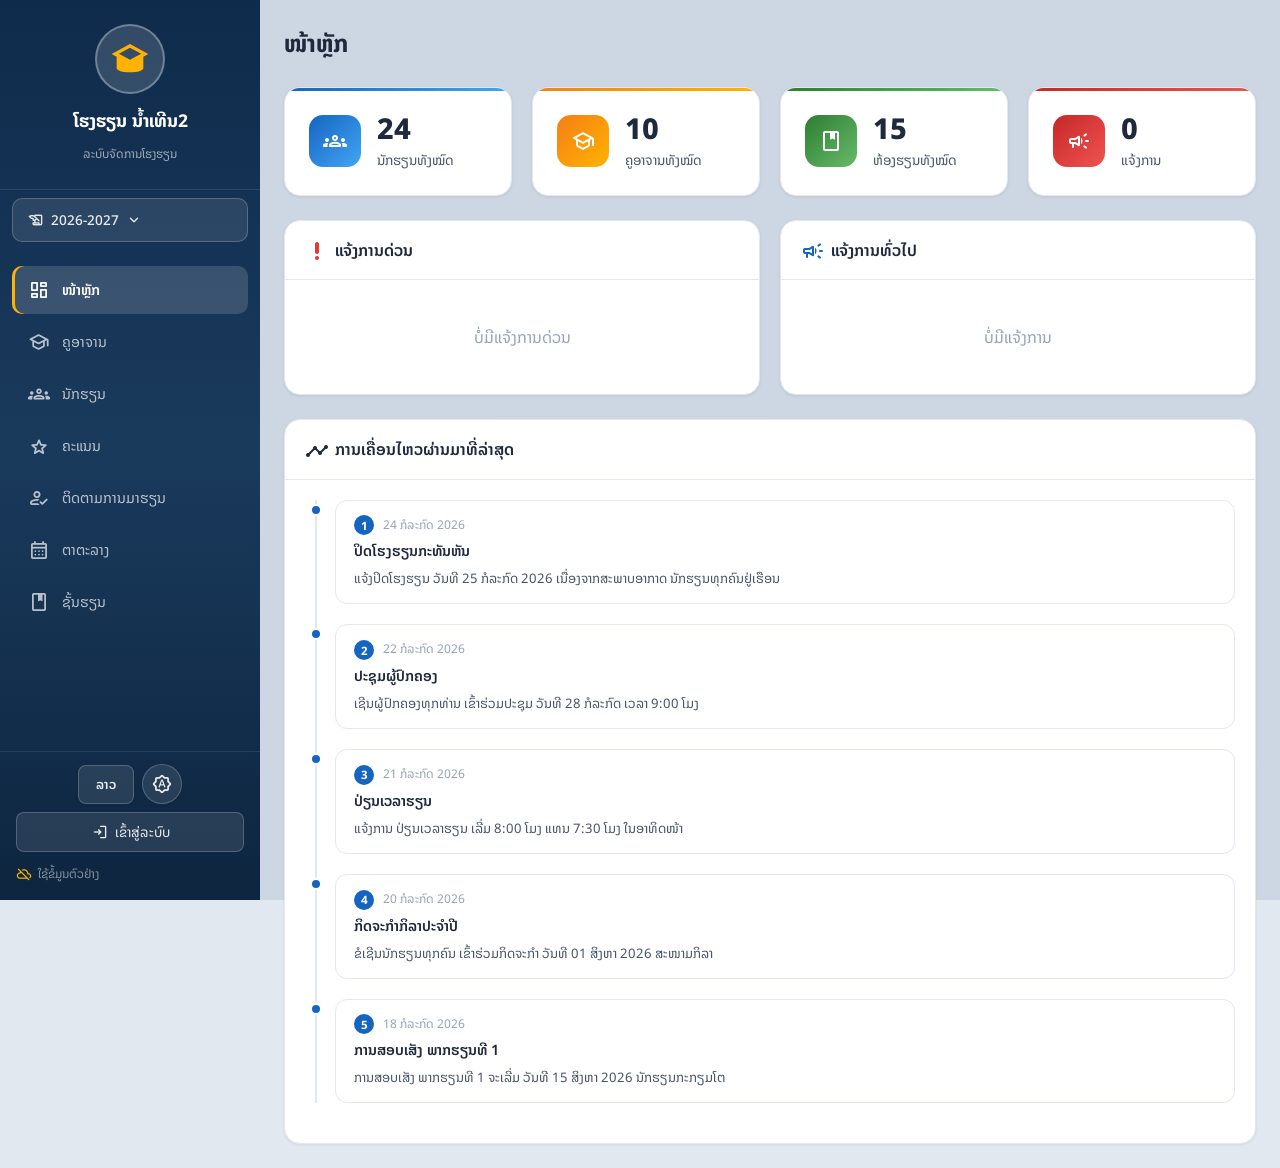
==== commit d83510f9: "Add files via upload" ====
--- a/index.html
+++ b/index.html
@@ -83,15 +83,7 @@
     <div class="main-wrapper">
 
       <!-- TOP HEADER -->
-      <header class="top-header">
-        <div class="header-left">
-          <button class="menu-toggle" id="menuToggle">
-            <span class="material-symbols-rounded">menu</span>
-          </button>
-          <h2 class="header-title" id="headerTitle">ໜ້າຫຼັກ</h2>
-        </div>
-        <div class="header-right"></div>
-      </header>
+      <header class="top-header" id="topHeader"></header>
 
       <!-- MAIN CONTENT -->
       <main class="main-content" id="mainContent">
--- a/css/style.css
+++ b/css/style.css
@@ -127,7 +127,7 @@
 .nav-item .material-symbols-rounded { font-size: 22px; }
 
 .main-wrapper { margin-left: 260px; flex:1; display:flex; flex-direction:column; min-height:100vh; }
-.top-header { padding: 12px 24px; background: var(--bg-header); border-bottom: 1px solid var(--border-color); display:flex; align-items:center; justify-content:space-between; position:sticky; top:0; z-index:100; backdrop-filter:blur(10px); }
+.top-header { display:none; }
 .header-left { display:flex; align-items:center; gap:12px; }
 .header-title { font-size: 1.2rem; font-weight: 600; }
 .header-right { display:flex; align-items:center; gap:12px; }
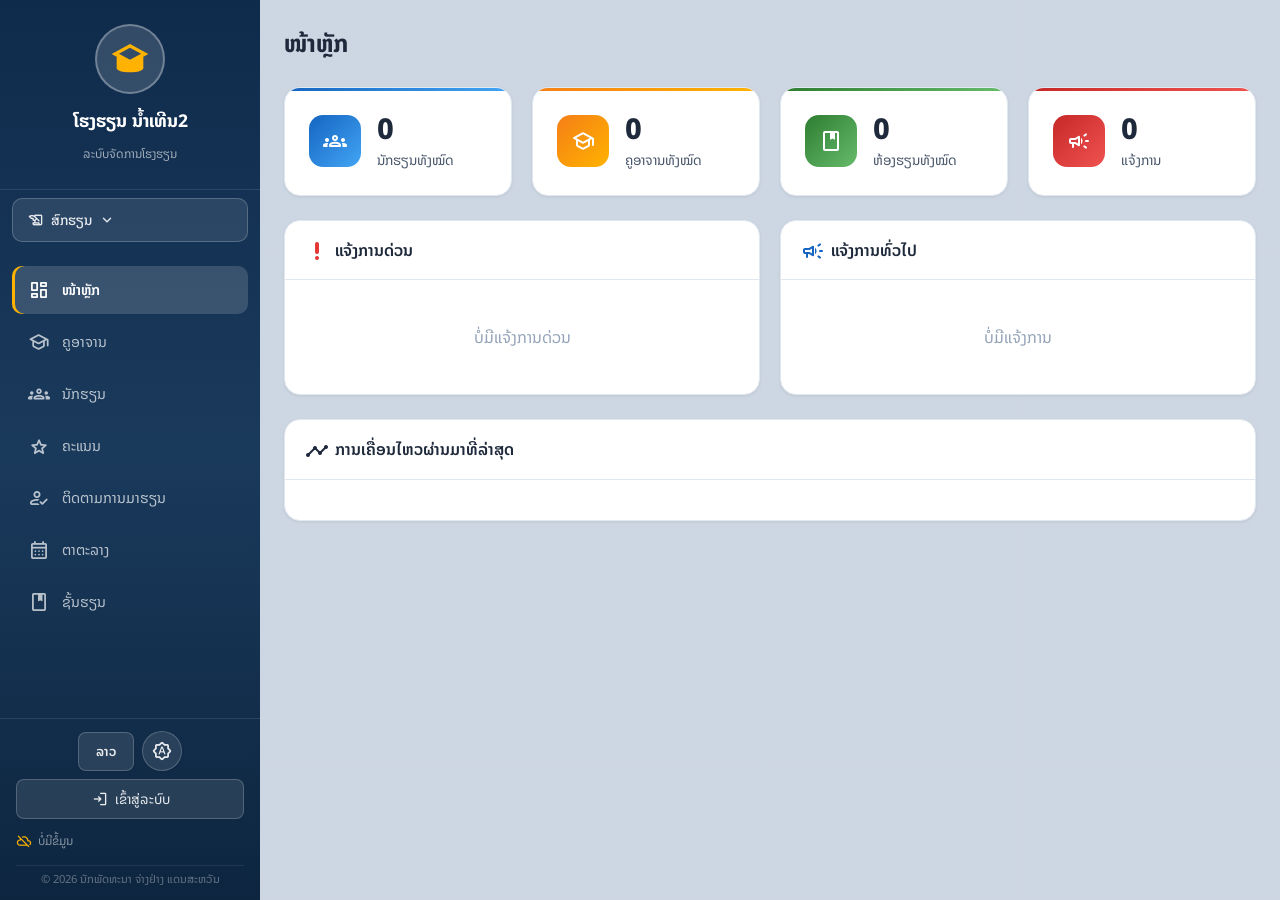
==== commit 3384bee1: "Add files via upload" ====
--- a/index.html
+++ b/index.html
@@ -76,6 +76,7 @@
           <span class="material-symbols-rounded sync-icon" id="syncIcon">cloud_sync</span>
           <span id="lastUpdateTime" data-i18n="sync.loading">ກຳລັງໂຫຼດ...</span>
         </div>
+        <div class="copyright">© 2026 ນັກພັດທະນາ ຈ່າງຢ່າງ ແດນສະຫວັນ</div>
       </div>
     </aside>
 
@@ -98,6 +99,11 @@
 
   <!-- SIDEBAR OVERLAY (mobile) -->
   <div class="sidebar-overlay" id="sidebarOverlay"></div>
+
+  <!-- MOBILE MENU TOGGLE -->
+  <button class="mobile-menu-btn" id="mobileMenuBtn">
+    <span class="material-symbols-rounded">menu</span>
+  </button>
 
   <!-- ============ LOGIN MODAL ============ -->
   <div class="modal-overlay" id="loginModal">
--- a/css/style.css
+++ b/css/style.css
@@ -110,6 +110,7 @@
 
 .sync-status { display:flex; align-items:center; gap:6px; font-size:0.75rem; color:rgba(255,255,255,0.5); padding:4px 0; }
 .sync-icon { font-size:16px; }
+.copyright { font-size:0.7rem; color:rgba(255,255,255,0.35); text-align:center; padding-top:4px; border-top:1px solid rgba(255,255,255,0.08); margin-top:2px; }
 
 .sidebar-year { padding: 8px 12px; }
 .sidebar-year .year-dropdown-btn { width:100%; background: rgba(255,255,255,0.1); border-color: rgba(255,255,255,0.2); color: rgba(255,255,255,0.9); border-radius: 10px; padding: 10px 14px; }
@@ -489,20 +490,116 @@
 .grid-2 { display:grid; grid-template-columns: repeat(2, 1fr); gap:20px; }
 
 /* RESPONSIVE */
+
+/* Mobile menu floating button */
+.mobile-menu-btn {
+  display: none;
+  position: fixed;
+  top: 16px;
+  left: 16px;
+  z-index: 998;
+  width: 44px;
+  height: 44px;
+  border-radius: 12px;
+  border: 1px solid var(--border-color);
+  background: var(--bg-card);
+  color: var(--text-primary);
+  cursor: pointer;
+  box-shadow: var(--shadow-md);
+  align-items: center;
+  justify-content: center;
+  transition: all 0.2s;
+}
+.mobile-menu-btn:active { transform: scale(0.95); }
+
+/* Tablet */
 @media (max-width: 1024px) {
   .stats-grid { grid-template-columns: repeat(2, 1fr); }
   .announcements-section { grid-template-columns: 1fr; }
-}
+  .page-container { padding: 0; }
+}
+
+/* Mobile */
 @media (max-width: 768px) {
-  .sidebar { transform: translateX(-100%); }
+  .sidebar { transform: translateX(-100%); width: 280px; }
   .sidebar.open { transform: translateX(0); }
   .sidebar-overlay.active { display:block; }
   .main-wrapper { margin-left:0; }
+  .mobile-menu-btn { display:flex; }
   .menu-toggle { display:block; }
+  .top-header { display:none; }
+
+  .main-content { padding: 12px; padding-top: 68px; }
+
+  .stats-grid { grid-template-columns: repeat(2, 1fr); gap: 10px; }
+  .stat-card { padding: 14px; gap: 10px; }
+  .stat-icon { width: 40px; height: 40px; font-size: 20px; border-radius: 10px; }
+  .stat-value { font-size: 1.3rem; }
+  .stat-label { font-size: 0.75rem; }
+
+  .data-grid { grid-template-columns: 1fr; }
+  .person-card { padding: 14px; gap: 12px; }
+  .person-avatar { width: 44px; height: 44px; font-size: 1rem; }
+  .person-name { font-size: 0.9rem; }
+  .person-detail { font-size: 0.8rem; }
+
+  .page-header { flex-direction: column; align-items: flex-start; gap: 8px; }
+  .page-title { font-size: 1.2rem; }
+  .page-actions { width: 100%; overflow-x: auto; flex-wrap: nowrap; }
+
+  .search-filter-bar { flex-direction: column; gap: 8px; }
+  .search-box { min-width: 0; width: 100%; }
+
+  .tabs-header { overflow-x: auto; flex-wrap: nowrap; }
+  .tab-btn { white-space: nowrap; padding: 8px 14px; font-size: 0.85rem; }
+
+  .scores-grid { grid-template-columns: repeat(auto-fill, minmax(140px, 1fr)); gap: 8px; }
+  .score-btn { padding: 14px 10px; }
+  .score-btn .class-label { font-size: 1rem; }
+
+  .level-grid { grid-template-columns: repeat(auto-fill, minmax(120px, 1fr)); gap: 10px; }
+  .class-card { padding: 14px; }
+  .class-icon { width: 40px; height: 40px; font-size: 18px; border-radius: 10px; }
+  .class-name { font-size: 0.9rem; }
+
+  .modal { width: 95%; max-width: none; border-radius: 16px; }
+  .modal-body { padding: 16px; }
+  .modal-header { padding: 16px; }
+  .modal-footer { padding: 12px 16px; }
+
+  .table-wrapper { font-size: 0.85rem; }
+  .data-table th, .data-table td { padding: 8px 10px; font-size: 0.8rem; }
+  .schedule-table td, .schedule-table th { padding: 6px 4px; font-size: 0.75rem; }
+
+  .toast-container { bottom: 12px; right: 12px; left: 12px; }
+  .toast { min-width: 0; width: 100%; font-size: 0.85rem; padding: 10px 14px; }
+
+  .announcements-section { gap: 12px; }
+  .announcement-item { padding: 12px; }
+
+  .grading-rules { padding: 16px; }
+  .grading-rules table th, .grading-rules table td { padding: 6px; font-size: 0.75rem; }
+
+  .btn { padding: 8px 14px; font-size: 0.85rem; }
+  .btn-sm { padding: 5px 10px; font-size: 0.75rem; }
+
+  .sidebar-footer-actions { gap: 6px; }
+  .sidebar-footer { padding: 10px 12px; }
+  .nav-item { padding: 10px 14px; font-size: 0.85rem; }
+}
+
+/* Small phone */
+@media (max-width: 400px) {
   .stats-grid { grid-template-columns: 1fr; }
-  .data-grid { grid-template-columns: 1fr; }
-  .header-title { font-size:1rem; }
-  .main-content { padding:16px; }
+  .stat-card { padding: 12px; gap: 8px; }
+  .stat-icon { width: 36px; height: 36px; font-size: 18px; }
+  .stat-value { font-size: 1.1rem; }
+
+  .scores-grid { grid-template-columns: repeat(auto-fill, minmax(120px, 1fr)); }
+  .level-grid { grid-template-columns: repeat(2, 1fr); }
+
+  .page-title { font-size: 1.1rem; }
+  .modal { width: 98%; }
 }
 
 /* IMAGE ZOOM LIGHTBOX */
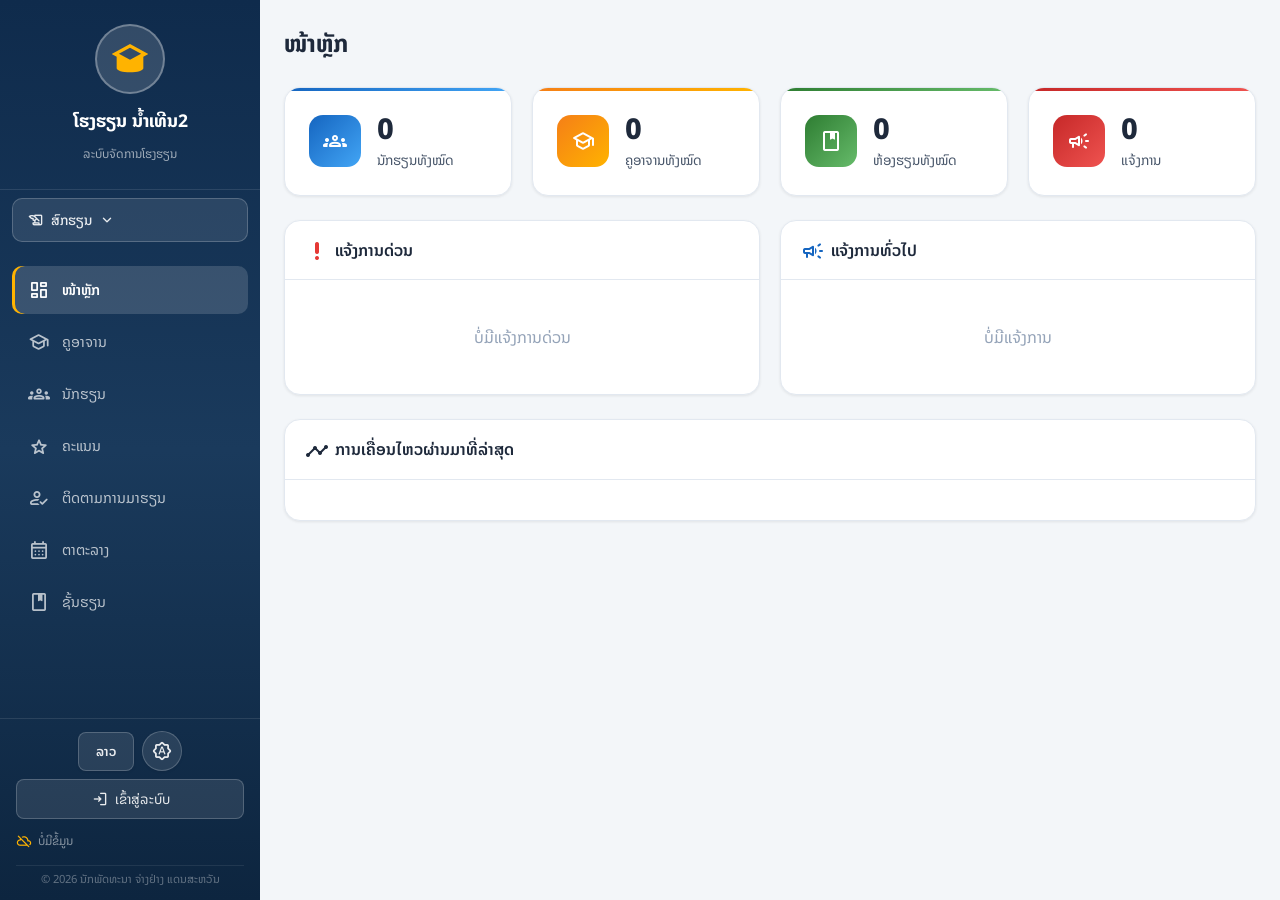
==== commit 9baf607a: "Add files via upload" ====
--- a/index.html
+++ b/index.html
@@ -4,7 +4,7 @@
   <meta charset="utf-8">
   <meta name="viewport" content="width=device-width, initial-scale=1.0">
   <title>ໂຮງຮຽນ ນ້ຳເທີນ2 - ລະບົບຈັດການໂຮງຮຽນ</title>
-  <meta name="description" content="ລະບົບຈັດການໂຮງຮຽນ ນ້ຳເທີນ2 - ຂໍ້ມູນຄູ, ນັກຮຽນ, ຕາຕະລາງ, ຄະແນນ">
+  <meta name="description" content="ລະບົບຈັດການໂຮງຮຽນ ນ້ຳເທີນ2 - ຂໍ້ມູນຄູ, ນັກຮຽນ, ຕາຕະລາງ, ຄະແນນ" data-i18n-content="app.description">
   <link href="https://fonts.googleapis.com/css2?family=Noto+Sans+Lao:wght@300;400;500;600;700&family=Inter:wght@400;500;600;700&display=swap" rel="stylesheet">
   <link rel="stylesheet" href="https://fonts.googleapis.com/css2?family=Material+Symbols+Rounded:opsz,wght,FILL,GRAD@24,400,0,0" />
   <link rel="stylesheet" href="css/style.css">
@@ -76,7 +76,7 @@
           <span class="material-symbols-rounded sync-icon" id="syncIcon">cloud_sync</span>
           <span id="lastUpdateTime" data-i18n="sync.loading">ກຳລັງໂຫຼດ...</span>
         </div>
-        <div class="copyright">© 2026 ນັກພັດທະນາ ຈ່າງຢ່າງ ແດນສະຫວັນ</div>
+        <div class="copyright" data-i18n="footer.copyright">© 2026 ນັກພັດທະນາ ຈ່າງຢ່າງ ແດນສະຫວັນ</div>
       </div>
     </aside>
 
--- a/css/style.css
+++ b/css/style.css
@@ -2,13 +2,23 @@
 body {
   font-family: 'Noto Sans Lao', 'Inter', sans-serif;
   background-color: var(--bg-primary);
-  background-image: linear-gradient(rgba(203, 213, 225, 0.92), rgba(203, 213, 225, 0.92)), url('https://img1.pic.in.th/images/1788364220871.jpg');
+  color: var(--text-primary);
+  transition: background 0.3s, color 0.3s;
+  isolation: isolate;
+}
+
+/* ຮູບພື້ນຫຼັງ: ສົດໃສ ໂປ່ງໃສ ແຕ່ເຮັດໃຫ້ຕາມົວລົງເພື່ອບໍ່ລົບກວນເນື້ອຫາ */
+body::before {
+  content: '';
+  position: fixed;
+  inset: -24px;
+  z-index: 0;
+  pointer-events: none;
+  background-image: linear-gradient(var(--bg-overlay), var(--bg-overlay)), url('https://img1.pic.in.th/images/1788364220871.jpg');
   background-size: cover;
   background-position: center;
-  background-attachment: fixed;
   background-repeat: no-repeat;
-  color: var(--text-primary);
-  transition: background 0.3s, color 0.3s;
+  filter: blur(var(--bg-blur)) brightness(var(--bg-brightness));
 }
 .hidden { display: none !important; }
 
@@ -35,6 +45,9 @@
   --glass-bg: rgba(255,255,255,0.7);
   --glass-border: rgba(255,255,255,0.3);
   --glass-blur: 12px;
+  --bg-overlay: rgba(248, 250, 252, 0.60);
+  --bg-blur: 2px;
+  --bg-brightness: 1.12;
 }
 
 @media (prefers-color-scheme: dark) {
@@ -59,11 +72,12 @@
     --shadow-lg: 0 8px 24px rgba(0,0,0,0.5);
     --glass-bg: rgba(30,41,59,0.7);
     --glass-border: rgba(51,65,85,0.5);
+    --bg-overlay: rgba(15, 23, 42, 0.78);
   }
 }
 
 body.theme-dark {
-  background-image: linear-gradient(rgba(15, 23, 42, 0.90), rgba(15, 23, 42, 0.90)), url('https://img1.pic.in.th/images/1788364220871.jpg');
+  --bg-overlay: rgba(15, 23, 42, 0.78);
   --bg-primary: #0F172A;
   --bg-secondary: #1E293B;
   --bg-card: #1E293B;
@@ -86,14 +100,8 @@
   --glass-border: rgba(51,65,85,0.5);
 }
 
-@media (prefers-color-scheme: dark) {
-  body.theme-auto {
-    background-image: linear-gradient(rgba(15, 23, 42, 0.90), rgba(15, 23, 42, 0.90)), url('https://img1.pic.in.th/images/1788364220871.jpg');
-  }
-}
-
 /* LAYOUT */
-.app-container { display: flex; min-height: 100vh; }
+.app-container { display: flex; min-height: 100vh; position: relative; z-index: 1; }
 .sidebar { width: 260px; background: var(--bg-sidebar); color: var(--text-sidebar); position: fixed; top:0; left:0; height:100vh; z-index:1000; display:flex; flex-direction:column; transition: transform 0.3s; overflow-y: auto; }
 .sidebar-header { padding: 24px 20px; text-align:center; border-bottom: 1px solid rgba(255,255,255,0.1); }
 .school-logo { width:70px; height:70px; margin: 0 auto 12px; background: rgba(255,255,255,0.15); border-radius: 50%; display:flex; align-items:center; justify-content:center; border: 2px solid rgba(255,255,255,0.3); overflow:hidden; }
@@ -452,7 +460,37 @@
 .schedule-table th { background: var(--accent-primary); color:#fff; padding: 12px; text-align:center; font-size:0.85rem; }
 .schedule-table td { padding: 10px 8px; border: 1px solid var(--border-color); text-align:center; font-size:0.85rem; background: var(--bg-card); }
 .schedule-table .time-col { font-weight:600; background: var(--bg-primary); white-space:nowrap; min-width:100px; }
+.schedule-table .sched-head-row td { background: var(--bg-primary); color:var(--text-primary); font-weight:600; border-bottom:2px solid var(--accent-primary); }
 .schedule-table .break-row td { background: var(--accent-secondary); color:#000; font-weight:600; font-style:italic; opacity: 0.8; }
+.sched-block { margin-bottom: 22px; }
+.sched-block:last-child { margin-bottom: 0; }
+.sched-block-title {
+  display:flex; align-items:center; gap:6px;
+  font-weight:600; font-size:0.95rem; color:var(--text-primary);
+  margin: 0 0 8px; padding: 8px 12px;
+  background: var(--bg-primary); border-radius: 8px;
+  border-left: 4px solid var(--accent-primary);
+}
+.sched-block-title .material-symbols-rounded { font-size:18px; color:var(--accent-primary); }
+.sched-actions { display:flex; align-items:center; gap:8px; flex-wrap:wrap; }
+.sched-edit-hint {
+  display:flex; align-items:center; gap:8px;
+  padding:10px 14px; margin-bottom:14px; border-radius:10px;
+  background: rgba(21,101,192,0.10); color:var(--accent-primary);
+  font-size:0.85rem; font-weight:500;
+}
+.sched-edit-hint .material-symbols-rounded { font-size:18px; }
+.schedule-table.sched-editing td { padding:4px; vertical-align:top; }
+.sched-input {
+  display:block; width:100%; min-width:70px; box-sizing:border-box;
+  padding:5px 6px; border:1px solid var(--border-color); border-radius:6px;
+  background:var(--bg-card); color:var(--text-primary);
+  font-family:inherit; font-size:0.8rem; line-height:1.3;
+  text-align:center; resize:vertical; outline:none;
+}
+.sched-input:focus { border-color:var(--accent-primary); box-shadow:0 0 0 2px rgba(21,101,192,0.15); }
+.sched-title-input { max-width:340px; text-align:left; font-weight:600; background:var(--bg-primary); }
+.schedule-table.sched-editing .time-col .sched-input { font-weight:600; }
 
 /* LOGIN ERROR */
 .login-error { color: var(--accent-danger); font-size: 0.85rem; padding: 8px 12px; background: rgba(229,57,53,0.1); border-radius: 8px; margin-top: 8px; }
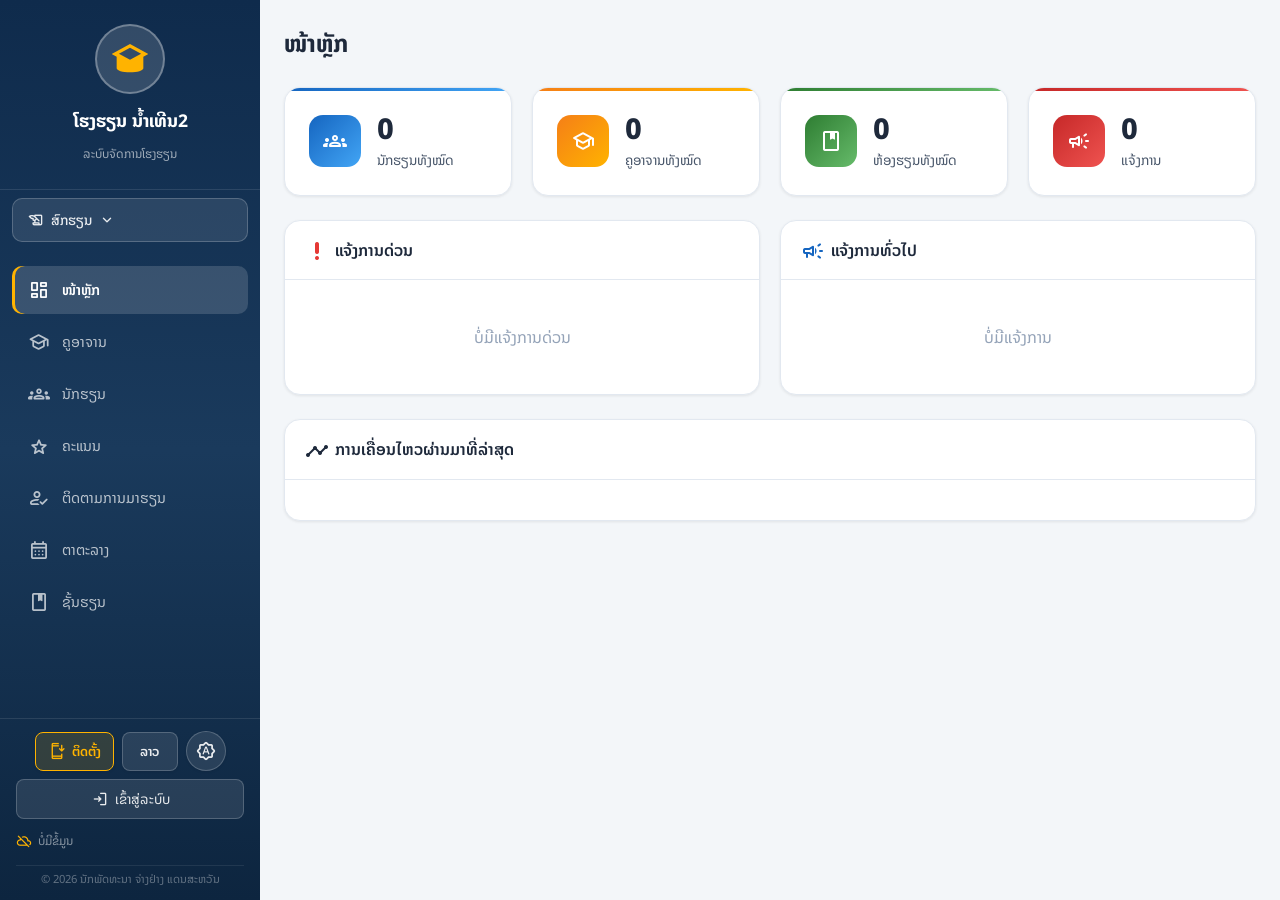
==== commit 4d4ae274: "Add files via upload" ====
--- a/index.html
+++ b/index.html
@@ -5,6 +5,17 @@
   <meta name="viewport" content="width=device-width, initial-scale=1.0">
   <title>ໂຮງຮຽນ ນ້ຳເທີນ2 - ລະບົບຈັດການໂຮງຮຽນ</title>
   <meta name="description" content="ລະບົບຈັດການໂຮງຮຽນ ນ້ຳເທີນ2 - ຂໍ້ມູນຄູ, ນັກຮຽນ, ຕາຕະລາງ, ຄະແນນ" data-i18n-content="app.description">
+
+  <!-- PWA -->
+  <link rel="manifest" href="./manifest.webmanifest">
+  <meta name="theme-color" content="#1565C0">
+  <meta name="apple-mobile-web-app-capable" content="yes">
+  <meta name="mobile-web-app-capable" content="yes">
+  <meta name="apple-mobile-web-app-status-bar-style" content="default">
+  <meta name="apple-mobile-web-app-title" content="ນ້ຳເທີນ2" data-i18n-content="pwa.short_name">
+  <link rel="icon" type="image/png" href="./icons/icon-192.png">
+  <link rel="apple-touch-icon" href="./icons/apple-touch-icon.png">
+
   <link href="https://fonts.googleapis.com/css2?family=Noto+Sans+Lao:wght@300;400;500;600;700&family=Inter:wght@400;500;600;700&display=swap" rel="stylesheet">
   <link rel="stylesheet" href="https://fonts.googleapis.com/css2?family=Material+Symbols+Rounded:opsz,wght,FILL,GRAD@24,400,0,0" />
   <link rel="stylesheet" href="css/style.css">
@@ -62,6 +73,10 @@
 
       <div class="sidebar-footer">
         <div class="sidebar-footer-actions">
+          <button class="install-btn" id="installBtn" title="ຕິດຕັ້ງແອັບ" data-i18n-title="pwa.install">
+            <span class="material-symbols-rounded">install_mobile</span>
+            <span data-i18n="pwa.install_short">ຕິດຕັ້ງ</span>
+          </button>
           <button class="lang-toggle-btn" id="langToggleBtn" title="ປ່ຽນພາສາ" data-i18n-title="header.lang">
             <span id="langLabel">ລາວ</span>
           </button>
@@ -80,6 +95,9 @@
       </div>
     </aside>
 
+    <!-- SIDEBAR OVERLAY (mobile) — inside app-container so it dims the page but never covers the sidebar menu -->
+    <div class="sidebar-overlay" id="sidebarOverlay"></div>
+
     <!-- ============ MAIN WRAPPER ============ -->
     <div class="main-wrapper">
 
@@ -97,12 +115,14 @@
     </div>
   </div>
 
-  <!-- SIDEBAR OVERLAY (mobile) -->
-  <div class="sidebar-overlay" id="sidebarOverlay"></div>
-
   <!-- MOBILE MENU TOGGLE -->
   <button class="mobile-menu-btn" id="mobileMenuBtn">
     <span class="material-symbols-rounded">menu</span>
+  </button>
+
+  <!-- PWA INSTALL (mobile, visible next to the menu button) -->
+  <button class="mobile-install-btn" id="mobileInstallBtn" title="ຕິດຕັ້ງແອັບ" data-i18n-title="pwa.install">
+    <span class="material-symbols-rounded">install_mobile</span>
   </button>
 
   <!-- ============ LOGIN MODAL ============ -->
@@ -142,5 +162,6 @@
   <script src="js/data.js"></script>
   <script src="js/auth.js"></script>
   <script src="js/app.js"></script>
+  <script src="js/pwa.js"></script>
 </body>
 </html>
--- a/css/style.css
+++ b/css/style.css
@@ -142,6 +142,7 @@
 .header-right { display:flex; align-items:center; gap:12px; }
 .menu-toggle { display:none; background:none; border:none; cursor:pointer; color: var(--text-primary); font-size:24px; padding:4px; }
 .main-content { flex:1; padding: 24px; overflow-y: auto; }
+/* Must stay inside .app-container and below .sidebar (z-index 1000) so mobile menu links remain tappable. */
 .sidebar-overlay { display:none; position:fixed; top:0; left:0; right:0; bottom:0; background:rgba(0,0,0,0.5); z-index:999; }
 
 /* LANGUAGE TOGGLE BUTTON (icon + short label) */
@@ -199,6 +200,21 @@
   transform: scale(1.08);
 }
 .theme-cycle-btn .material-symbols-rounded { font-size: 22px; }
+
+/* PWA INSTALL BUTTON (shown only when installation is available) */
+.install-btn {
+  display: none; align-items: center; gap: 6px;
+  padding: 8px 12px; border-radius: 8px;
+  border: 1.5px solid var(--accent-secondary);
+  background: rgba(255,183,3,0.14);
+  color: var(--accent-secondary);
+  cursor: pointer; font-family: inherit; font-size: 0.8rem; font-weight: 600;
+  transition: background 0.2s, color 0.2s, transform 0.15s;
+  box-shadow: var(--shadow-sm);
+}
+body.pwa-install-ready .install-btn { display: flex; }
+.install-btn:hover { background: var(--accent-secondary); color: #000; transform: scale(1.05); }
+.install-btn .material-symbols-rounded { font-size: 18px; }
 
 /* Spin animation triggered by JS on each theme switch */
 @keyframes themeSpin {
@@ -550,6 +566,17 @@
 }
 .mobile-menu-btn:active { transform: scale(0.95); }
 
+/* PWA install button on mobile (top-right, beside the menu button) */
+.mobile-install-btn {
+  display: none; position: fixed; top: 16px; right: 16px; z-index: 998;
+  width: 44px; height: 44px; border-radius: 12px;
+  border: 1px solid var(--border-color); background: var(--bg-card);
+  color: var(--accent-primary); cursor: pointer;
+  box-shadow: var(--shadow-md); align-items: center; justify-content: center;
+  transition: all 0.2s;
+}
+.mobile-install-btn .material-symbols-rounded { font-size: 22px; }
+
 /* Tablet */
 @media (max-width: 1024px) {
   .stats-grid { grid-template-columns: repeat(2, 1fr); }
@@ -564,6 +591,7 @@
   .sidebar-overlay.active { display:block; }
   .main-wrapper { margin-left:0; }
   .mobile-menu-btn { display:flex; }
+  body.pwa-install-ready .mobile-install-btn { display:flex; }
   .menu-toggle { display:block; }
   .top-header { display:none; }
 
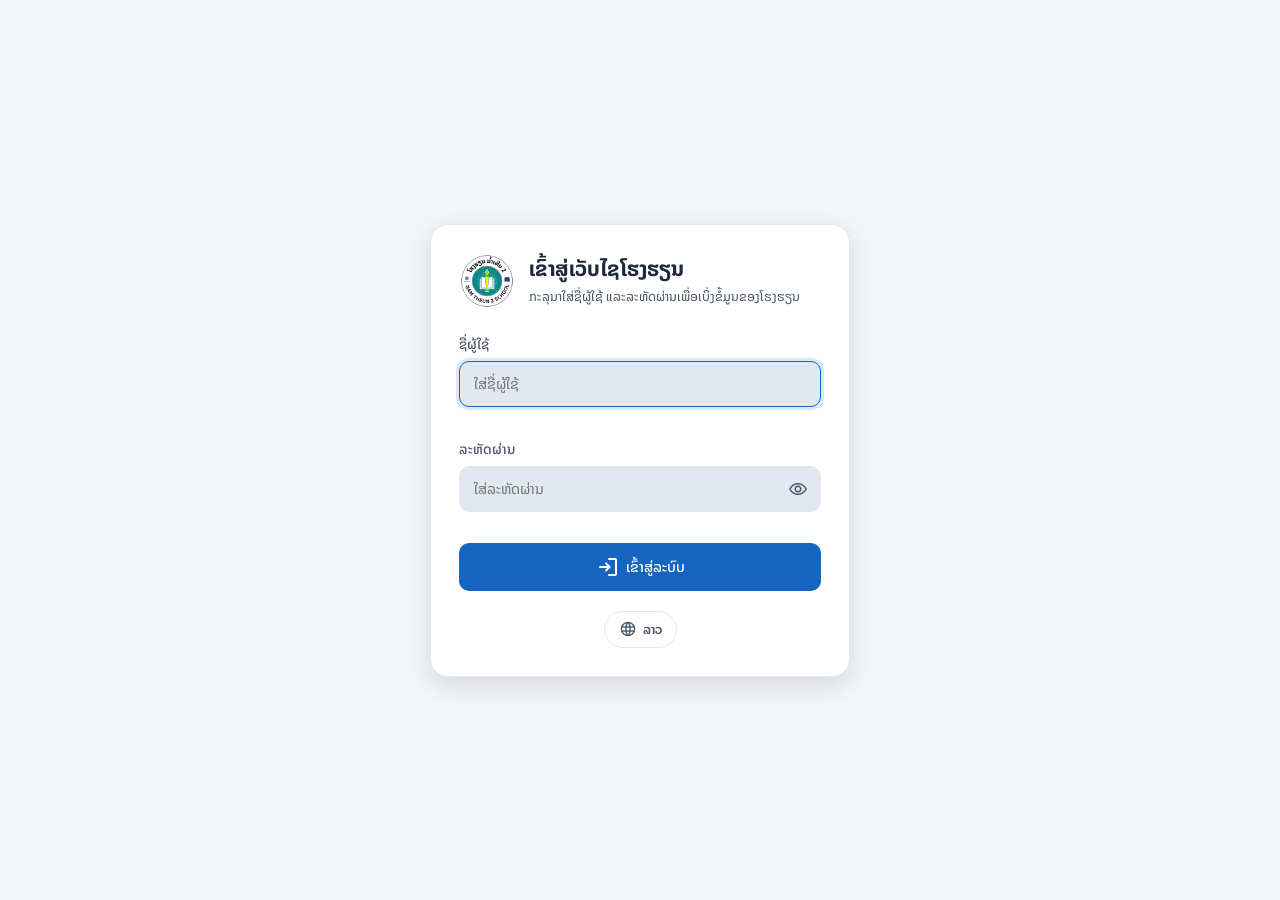
==== commit 8e03f814: "Add files via upload" ====
--- a/index.html
+++ b/index.html
@@ -5,6 +5,12 @@
   <meta name="viewport" content="width=device-width, initial-scale=1.0">
   <title>ໂຮງຮຽນ ນ້ຳເທີນ2 - ລະບົບຈັດການໂຮງຮຽນ</title>
   <meta name="description" content="ລະບົບຈັດການໂຮງຮຽນ ນ້ຳເທີນ2 - ຂໍ້ມູນຄູ, ນັກຮຽນ, ຕາຕະລາງ, ຄະແນນ" data-i18n-content="app.description">
+
+  <!-- ENTRY GATE: block the app before any school data is loaded. -->
+  <script src="js/gate.js"></script>
+  <script>
+    if (window.NT2 && NT2.Gate) NT2.Gate.require();
+  </script>
 
   <!-- PWA -->
   <link rel="manifest" href="./manifest.webmanifest">
@@ -83,6 +89,9 @@
           <button class="theme-cycle-btn" id="themeToggleBtn" title="ສະຫຼັບໂໝດສີ" data-i18n-title="header.theme">
             <span class="material-symbols-rounded" id="themeIcon">brightness_auto</span>
           </button>
+          <button class="lock-btn" id="gateLockBtn" title="ລັອກໜ້າເວັບ" data-i18n-title="gate.lock">
+            <span class="material-symbols-rounded">lock</span>
+          </button>
         </div>
         <button class="login-btn" id="loginBtn">
           <span class="material-symbols-rounded">login</span><span data-i18n="login.login">ເຂົ້າສູ່ລະບົບ</span>
@@ -141,7 +150,13 @@
         </div>
         <div class="form-group">
           <label class="form-label" data-i18n="login.password">ລະຫັດຜ່ານ</label>
-          <input class="form-input" type="password" id="loginPassword" placeholder="ໃສ່ລະຫັດຜ່ານ" autocomplete="current-password" data-i18n-placeholder="login.passPh">
+          <div class="password-field">
+            <input class="form-input" type="password" id="loginPassword" placeholder="ໃສ່ລະຫັດຜ່ານ" autocomplete="current-password" data-i18n-placeholder="login.passPh">
+            <button class="password-toggle" type="button" data-password-toggle="#loginPassword"
+                    data-i18n-title="gate.showPassword" aria-label="Show password" aria-pressed="false">
+              <span class="material-symbols-rounded">visibility</span>
+            </button>
+          </div>
         </div>
         <div id="loginError" class="login-error hidden"></div>
       </div>
--- a/css/style.css
+++ b/css/style.css
@@ -113,8 +113,8 @@
 
 .sidebar-footer { padding: 12px 16px; border-top: 1px solid rgba(255,255,255,0.1); display:flex; flex-direction:column; gap:8px; }
 .sidebar-footer-actions { display:flex; align-items:center; justify-content:center; gap:8px; }
-.sidebar-footer-actions .lang-toggle-btn, .sidebar-footer-actions .theme-cycle-btn { background: rgba(255,255,255,0.1); border-color: rgba(255,255,255,0.2); color: rgba(255,255,255,0.9); }
-.sidebar-footer-actions .lang-toggle-btn:hover, .sidebar-footer-actions .theme-cycle-btn:hover { background: rgba(255,255,255,0.2); color:#fff; }
+.sidebar-footer-actions .lang-toggle-btn, .sidebar-footer-actions .theme-cycle-btn, .sidebar-footer-actions .lock-btn { background: rgba(255,255,255,0.1); border-color: rgba(255,255,255,0.2); color: rgba(255,255,255,0.9); }
+.sidebar-footer-actions .lang-toggle-btn:hover, .sidebar-footer-actions .theme-cycle-btn:hover, .sidebar-footer-actions .lock-btn:hover { background: rgba(255,255,255,0.2); color:#fff; }
 
 .sync-status { display:flex; align-items:center; gap:6px; font-size:0.75rem; color:rgba(255,255,255,0.5); padding:4px 0; }
 .sync-icon { font-size:16px; }
@@ -178,7 +178,7 @@
 }
 
 /* THEME CYCLE BUTTON (single button, cycles modes) */
-.theme-cycle-btn {
+.theme-cycle-btn, .lock-btn {
   display: flex;
   align-items: center;
   justify-content: center;
@@ -192,14 +192,14 @@
   transition: background 0.2s, border-color 0.2s, box-shadow 0.2s, transform 0.15s;
   box-shadow: var(--shadow-sm);
 }
-.theme-cycle-btn:hover {
+.theme-cycle-btn:hover, .lock-btn:hover {
   background: var(--accent-primary);
   color: #fff;
   border-color: var(--accent-primary);
   box-shadow: 0 4px 14px rgba(21,101,192,0.3);
   transform: scale(1.08);
 }
-.theme-cycle-btn .material-symbols-rounded { font-size: 22px; }
+.theme-cycle-btn .material-symbols-rounded, .lock-btn .material-symbols-rounded { font-size: 22px; }
 
 /* PWA INSTALL BUTTON (shown only when installation is available) */
 .install-btn {
@@ -391,6 +391,20 @@
 .form-input:focus, .form-select:focus, .form-textarea:focus { outline:none; border-color: var(--accent-primary); box-shadow: 0 0 0 3px rgba(21,101,192,0.15); }
 .form-textarea { min-height: 100px; resize: vertical; }
 
+/* PASSWORD FIELD WITH VISIBILITY TOGGLE */
+.password-field { position:relative; }
+.password-field .form-input { padding-right: 46px; }
+.password-toggle {
+  position:absolute; top:50%; right:6px; transform:translateY(-50%);
+  display:flex; align-items:center; justify-content:center;
+  width:34px; height:34px; padding:0;
+  border:0; border-radius:8px; background:transparent;
+  color:var(--text-secondary); cursor:pointer;
+  transition: background 0.2s, color 0.2s;
+}
+.password-toggle:hover { background:var(--bg-card); color:var(--accent-primary); }
+.password-toggle .material-symbols-rounded { font-size:20px; }
+
 /* MODAL */
 .modal-overlay { position:fixed; top:0; left:0; right:0; bottom:0; background: rgba(0,0,0,0.5); backdrop-filter: blur(4px); display:none; align-items:center; justify-content:center; z-index:2000; }
 .modal-overlay.active { display:flex; }
@@ -542,6 +556,32 @@
 .flex-center { display:flex; align-items:center; justify-content:center; }
 .gap-1 { gap:8px; } .gap-2 { gap:16px; }
 .grid-2 { display:grid; grid-template-columns: repeat(2, 1fr); gap:20px; }
+
+/* ENTRY GATE / LOGIN PAGE */
+.gate-page { display:flex; align-items:center; justify-content:center; min-height:100vh; padding:20px; }
+/* Keep the gate card above body::before (the blurred background layer). */
+.gate-wrap { position:relative; z-index:1; width:100%; display:flex; justify-content:center; }
+.gate-card {
+  width:100%; max-width:420px; padding:28px;
+  background: var(--bg-card); border:1px solid var(--border-color);
+  border-radius:18px; box-shadow: var(--shadow-lg);
+}
+.gate-brand { display:flex; align-items:center; gap:14px; margin-bottom:24px; }
+.gate-logo { width:56px; height:56px; border-radius:14px; object-fit:cover; flex:none; }
+.gate-title { font-size:1.3rem; font-weight:700; line-height:1.3; }
+.gate-subtitle { margin-top:5px; font-size:0.8rem; line-height:1.5; color: var(--text-secondary); }
+.gate-form { display:flex; flex-direction:column; gap:15px; }
+.gate-submit { width:100%; justify-content:center; padding:12px; }
+.gate-lang {
+  display:flex; align-items:center; justify-content:center; gap:6px;
+  margin:20px auto 0; padding:7px 14px;
+  border:1px solid var(--border-color); border-radius:999px;
+  background:transparent; color:var(--text-secondary);
+  cursor:pointer; font-family:inherit; font-size:0.8rem; font-weight:600;
+  transition: background 0.2s, color 0.2s, border-color 0.2s;
+}
+.gate-lang:hover { background: var(--accent-primary); color:#fff; border-color: var(--accent-primary); }
+.gate-lang .material-symbols-rounded { font-size:18px; }
 
 /* RESPONSIVE */
 
